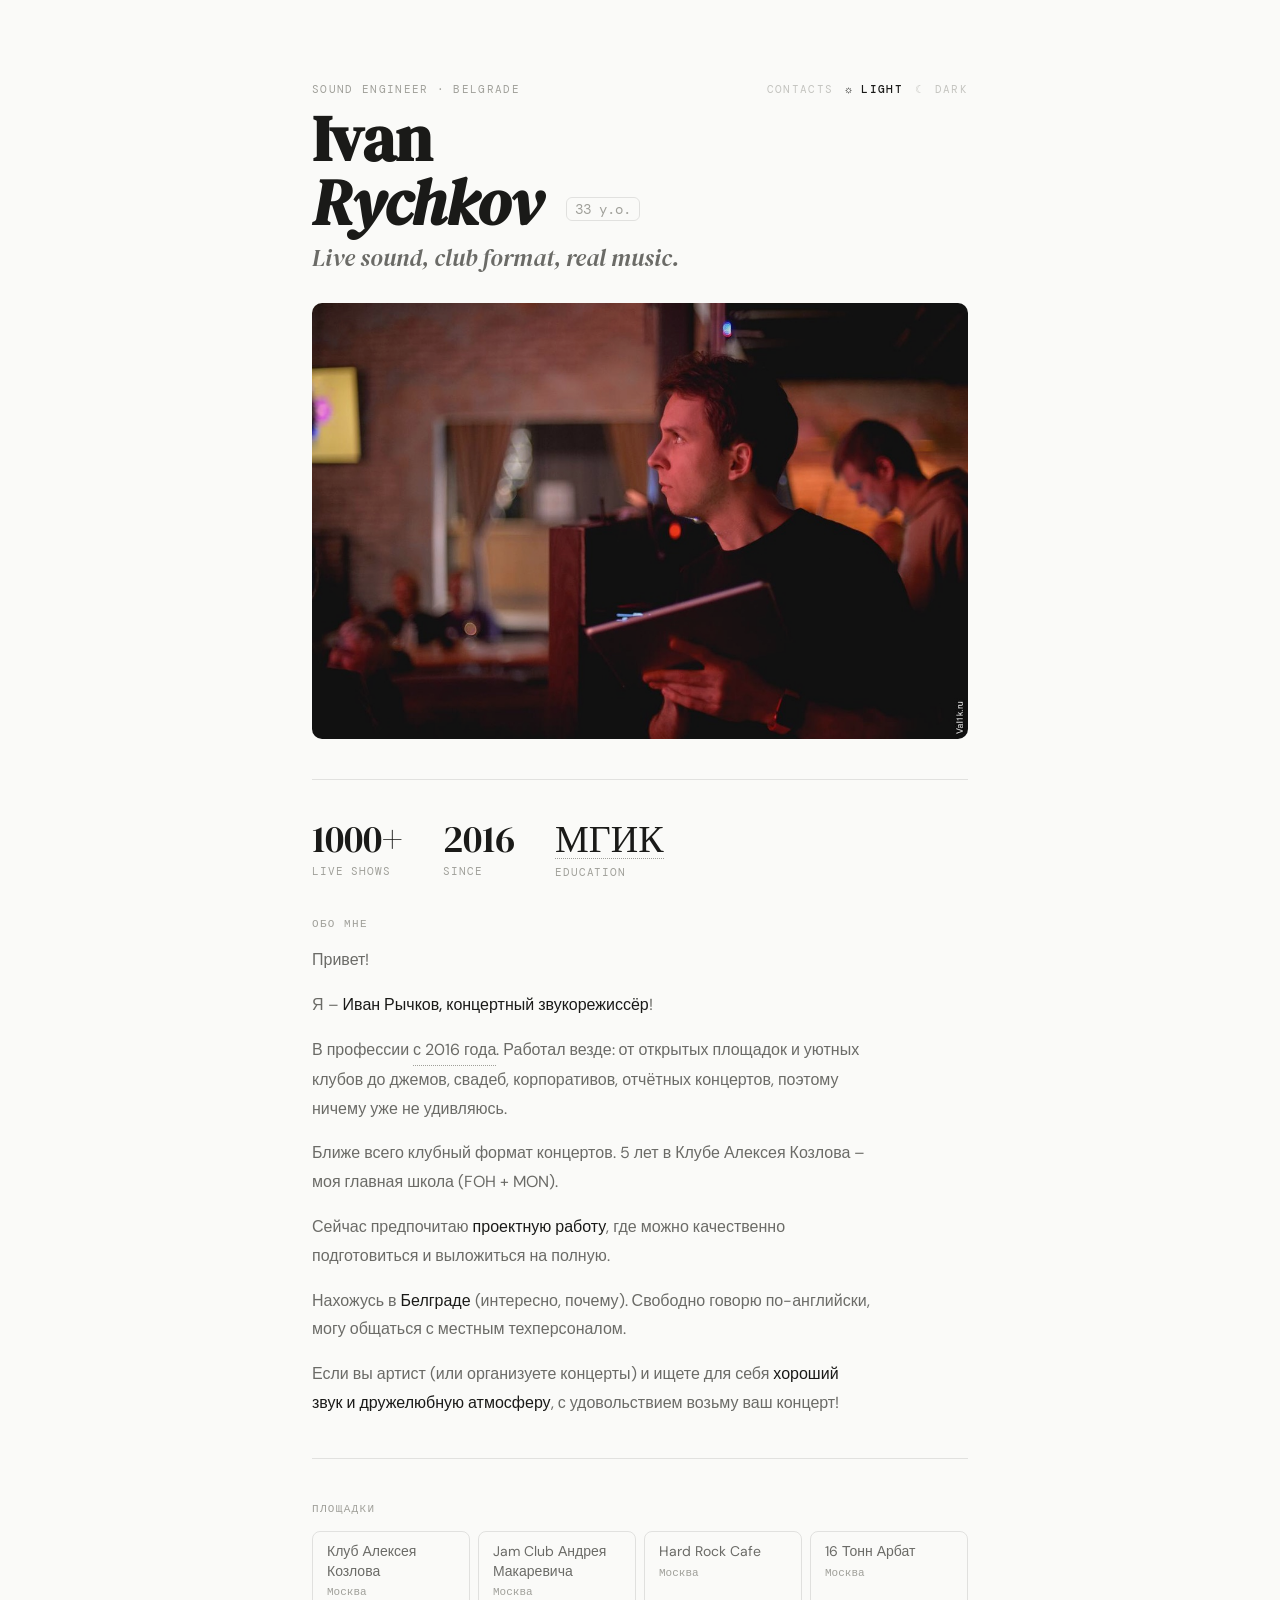
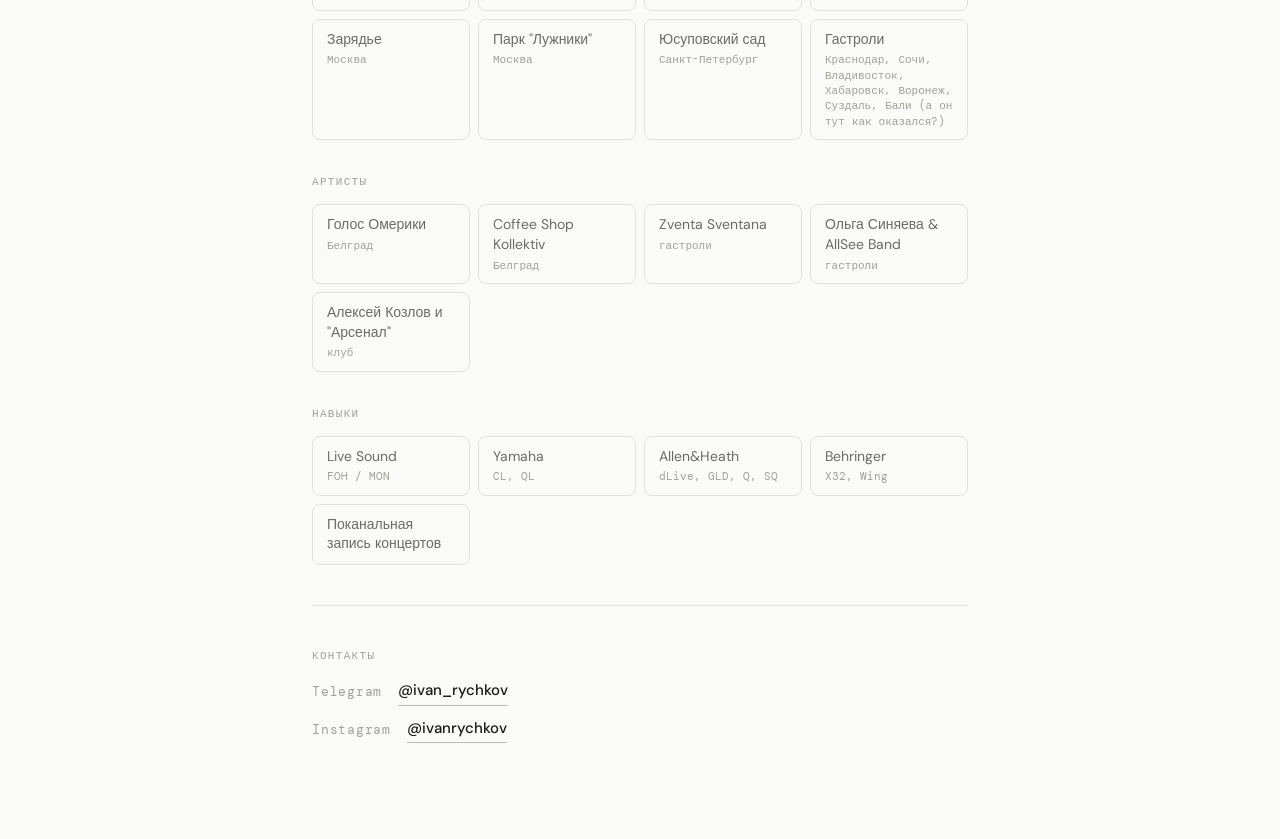
==== index.html @ ad34582a "Fix non-breaking space in "5 лет" and update atmosphere copy https://claude.ai/code/session_013FFRsp" ====
<!DOCTYPE html>
<html lang="ru">
<head>
<meta charset="UTF-8">
<meta name="viewport" content="width=device-width, initial-scale=1.0">
<title>Ivan Rychkov — Sound Engineer</title>
<link rel="preconnect" href="https://fonts.googleapis.com">
<link href="https://fonts.googleapis.com/css2?family=DM+Serif+Display:ital@0;1&family=DM+Mono:wght@400;500&family=DM+Sans:wght@400;500&display=swap" rel="stylesheet">
<link rel="stylesheet" href="style.css">
</head>
<body>
<div class="wrap">
  <div class="header-meta">
    <p class="eyebrow">Sound engineer · Belgrade</p>
    <div class="theme-switcher">
      <a href="#contact-section" class="nav-link">Contacts</a>
      <button class="theme-btn" id="theme-light" aria-label="Светлая тема">☼ Light</button>
      <button class="theme-btn" id="theme-dark" aria-label="Тёмная тема">☾ Dark</button>
    </div>
  </div>
  <h1>Ivan<br><em>Rychkov</em> <span id="age-badge"></span></h1>
  <p class="subtitle">Live sound, club format, real music.</p>

  <div class="photo-gallery" id="photo-gallery">
    <div class="photo-wrap">
      <img src="avatar.jpg" alt="Иван Рычков с планшетом рулит концерт" class="photo">
    </div>
    <!-- Сюда можно добавить еще <div class="photo-wrap"> -->
    <button class="gallery-btn prev" id="gallery-prev" aria-label="Предыдущее фото">←</button>
    <button class="gallery-btn next" id="gallery-next" aria-label="Следующее фото">→</button>
  </div>

  <hr>

  <section id="stats-section">
    <div class="stats" id="stats"></div>
  </section>

  <p class="sec-lbl">Обо мне</p>

  <p class="bio">Привет!</p>
  <p class="bio">Я – <strong>Иван Рычков, концертный звукорежиссёр</strong>!</p>
  <p class="bio">В профессии <span class="tooltip-wrap">с 2016 года<span class="tooltip-text">С 2011, если считать институт...с 2009, если считать демки на диктофон...с прошлого века, если считать вообще всё.</span></span>. Работал везде: от открытых площадок и уютных клубов до джемов, свадеб, корпоративов, отчётных концертов, поэтому ничему уже не удивляюсь.</p>
  <p class="bio">Ближе всего клубный формат концертов. 5&nbsp;лет в Клубе Алексея Козлова – моя главная школа (FOH + MON).</p>
  <p class="bio">Сейчас предпочитаю <strong>проектную работу</strong>, где можно качественно подготовиться и выложиться на полную.</p>
  <p class="bio">Нахожусь в <strong>Белграде</strong> (интересно, почему). Свободно говорю по-английски, могу общаться с местным техперсоналом.</p>
  <p class="bio">Если вы артист (или организуете концерты) и ищете для себя <strong>хороший звук и дружелюбную атмосферу</strong>, с удовольствием возьму ваш концерт!</p>

  <hr>

  <section id="venues-section">
    <p class="sec-lbl">Площадки</p>
    <div class="artists-grid" id="venues"></div>
  </section>

  <section id="artists-section">
    <p class="sec-lbl">Артисты</p>
    <div class="artists-grid" id="artists"></div>
  </section>

  <section id="skills-section">
    <p class="sec-lbl">Навыки</p>
    <div class="artists-grid" id="skills"></div>
  </section>

  <section id="concerts-section" hidden>
    <hr>
    <p class="sec-lbl">Недавние концерты</p>
    <div class="concerts-list" id="concerts"></div>
  </section>

  <hr>

  <section id="contact-section">
    <p class="sec-lbl">Контакты</p>
    <div class="contacts-list" id="contact"></div>
  </section>

  <section id="friends-section">
    <hr>
    <p class="sec-lbl">Друзья</p>
    <div class="contacts-list" id="friends"></div>
  </section>

</div>

<script src="main.js"></script>
</body>
</html>
---- style.css ----
*, *::before, *::after { box-sizing: border-box; margin: 0; padding: 0; }

:root {
  --bg: #fafaf8;
  --text: #1a1a18;
  --text-secondary: #6b6b67;
  --text-tertiary: #a0a09a;
  --border: rgba(0,0,0,0.1);
}

/* Переменные для тёмной темы */
[data-theme="dark"] {
  --bg: #121212;
  --text: #e0e0e0;
  --text-secondary: #a0a0a0;
  --text-tertiary: #666666;
  --border: rgba(255, 255, 255, 0.1);
}

/* Стили для переключателя темы */
.theme-switcher {
  display: flex;
  gap: 12px;
}

.theme-btn, .nav-link {
  background: none;
  border: none;
  cursor: pointer;
  color: var(--text-tertiary);
  font-family: 'DM Mono', monospace;
  font-size: 11px;
  letter-spacing: 0.12em;
  text-transform: uppercase;
  padding: 0;
  transition: all 0.2s ease;
  opacity: 0.6;
  text-decoration: none;
}

.theme-btn:hover, .nav-link:hover {
  color: var(--text-secondary);
  opacity: 1;
}

.theme-btn.active {
  color: var(--text);
  opacity: 1;
  font-weight: 500;
}

/* Стили для подсказки (tooltip) */
.tooltip-wrap {
  position: relative;
  display: inline-block;
  border-bottom: 1px dotted var(--text-tertiary);
  cursor: help;
}

.tooltip-text {
  visibility: hidden;
  width: 240px;
  max-width: calc(100vw - 40px); /* Чтобы не прилипал к краям экрана */
  background-color: var(--bg);
  color: var(--text-secondary);
  text-align: left;
  border: 1px solid var(--border);
  border-radius: 8px;
  padding: 12px;
  position: absolute;
  z-index: 100;
  bottom: 125%;
  left: 50%;
  transform: translateX(-50%);
  opacity: 0;
  transition: opacity 0.3s;
  font-family: 'DM Mono', monospace;
  font-size: 11px;
  line-height: 1.5;
  box-shadow: 0 4px 20px rgba(0,0,0,0.08);
  pointer-events: none;
}

[data-theme="dark"] .tooltip-text {
  box-shadow: 0 4px 20px rgba(0,0,0,0.4);
}

.tooltip-wrap:hover .tooltip-text,
.tooltip-wrap.active .tooltip-text {
  visibility: visible;
  opacity: 1;
}

html {
  scroll-behavior: smooth;
}

html, body {
  background: var(--bg);
  color: var(--text);
  font-family: 'DM Sans', sans-serif;
  font-size: 16px;
  line-height: 1.7;
  overflow-x: hidden;
  width: 100%;
  position: relative;
  -webkit-text-size-adjust: 100%; /* Запрет автоматического изменения размера текста на iOS */
}

.wrap {
  max-width: 720px;
  margin: 0 auto;
  padding: 5rem 2rem 6rem;
  overflow-x: hidden;
  width: 100%; /* Гарантируем, что обертка не шире экрана */
}

.header-meta {
  display: flex;
  justify-content: space-between;
  align-items: baseline;
  margin-bottom: 0.5rem;
  flex-wrap: wrap;
  gap: 10px;
}

.eyebrow {
  font-family: 'DM Mono', monospace;
  font-size: 11px;
  letter-spacing: 0.12em;
  text-transform: uppercase;
  color: var(--text-tertiary);
}

h1 {
  font-family: 'DM Serif Display', serif;
  font-size: clamp(42px, 8vw, 64px);
  line-height: 1.0;
  color: var(--text);
  margin-bottom: 0.2rem;
}

h1 em { font-style: italic; }

.subtitle {
  font-family: 'DM Serif Display', serif;
  font-size: clamp(18px, 3vw, 24px);
  color: var(--text-secondary);
  font-style: italic;
  margin-bottom: 1.5rem;
}

.photo-gallery {
  position: relative;
  margin: 0.5rem 0 2rem;
  border-radius: 10px;
  overflow: hidden;
}

.photo-wrap {
  display: none;
}

.photo-wrap.active {
  display: block;
}

.photo {
  width: 100%;
  max-height: 480px;
  object-fit: cover;
  object-position: center 30%;
  display: block;
  filter: brightness(0.92);
}

.gallery-btn {
  position: absolute;
  top: 50%;
  transform: translateY(-50%);
  background: rgba(0, 0, 0, 0.3);
  color: white;
  border: none;
  padding: 10px 15px;
  cursor: pointer;
  font-family: 'DM Mono', monospace;
  font-size: 18px;
  transition: background 0.2s;
  z-index: 5;
  border-radius: 4px;
  display: none; /* Скрыто по умолчанию, если фото одно */
}

.gallery-btn:hover {
  background: rgba(0, 0, 0, 0.5);
}

.gallery-btn.prev { left: 10px; }
.gallery-btn.next { right: 10px; }

/* Инверсия для фото в тёмной теме */
[data-theme="dark"] .photo {
  filter: brightness(0.8) contrast(1.1);
}

hr {
  border: none;
  border-top: 0.5px solid var(--border);
  margin: 2.5rem 0;
}

.stats {
  display: flex;
  gap: 2.5rem;
  margin-bottom: 2rem;
  flex-wrap: wrap;
}

.stat-num {
  font-family: 'DM Serif Display', serif;
  font-size: 38px;
  color: var(--text);
  line-height: 1;
}

#age-badge {
  font-family: 'DM Mono', monospace;
  font-size: 14px;
  color: var(--text-tertiary);
  vertical-align: middle;
  margin-left: 10px;
  font-weight: 400;
  font-style: normal;
  border: 1px solid var(--border);
  padding: 2px 8px;
  border-radius: 6px;
}

.stat-lbl {
  font-family: 'DM Mono', monospace;
  font-size: 11px;
  letter-spacing: 0.08em;
  color: var(--text-tertiary);
  text-transform: uppercase;
  margin-top: 4px;
}

.bio {
  font-size: 16px;
  line-height: 1.8;
  color: var(--text-secondary);
  max-width: 560px;
  margin-bottom: 1rem;
}

.bio strong { color: var(--text); font-weight: 500; }

.sec-lbl {
  font-family: 'DM Mono', monospace;
  font-size: 11px;
  letter-spacing: 0.12em;
  text-transform: uppercase;
  color: var(--text-tertiary);
  margin-bottom: 0.85rem;
}

.tags {
  display: flex;
  flex-wrap: wrap;
  gap: 8px;
  margin-bottom: 2rem;
}

.tag {
  font-size: 13px;
  color: var(--text-secondary);
  border: 0.5px solid var(--border);
  border-radius: 8px;
  padding: 5px 14px;
}

.artists-grid {
  display: grid;
  grid-template-columns: repeat(auto-fill, minmax(150px, 1fr));
  gap: 8px;
  margin-bottom: 2rem;
}

.acard {
  font-size: 14px;
  color: var(--text-secondary);
  padding: 10px 14px;
  border: 0.5px solid var(--border);
  border-radius: 8px;
  line-height: 1.4;
}

.acard span {
  display: block;
  font-family: 'DM Mono', monospace;
  font-size: 11px;
  color: var(--text-tertiary);
  margin-top: 3px;
}

.concerts-list {
  display: flex;
  flex-direction: column;
  gap: 8px;
  margin-bottom: 2rem;
}

.ccard {
  display: flex;
  align-items: baseline;
  gap: 12px;
  padding: 10px 14px;
  border: 0.5px solid var(--border);
  border-radius: 8px;
  text-decoration: none;
  color: inherit;
}

.ccard:hover { border-color: rgba(0,0,0,0.25); }

.ccard-meta {
  font-family: 'DM Mono', monospace;
  font-size: 11px;
  color: var(--text-tertiary);
  white-space: nowrap;
  flex-shrink: 0;
}

.ccard-body { flex: 1; min-width: 0; }

.ccard-artist {
  font-size: 14px;
  color: var(--text);
  font-weight: 500;
}

.ccard-venue {
  font-size: 13px;
  color: var(--text-secondary);
  margin-top: 1px;
}

.ccard-link {
  font-family: 'DM Mono', monospace;
  font-size: 11px;
  color: var(--text-tertiary);
  flex-shrink: 0;
}

.contacts-list {
  display: flex;
  flex-direction: column;
  gap: 10px;
}

.contact-row {
  display: flex;
  align-items: center;
  gap: 16px;
}

.c-lbl {
  font-family: 'DM Mono', monospace;
  font-size: 13px;
  color: var(--text-tertiary);
  letter-spacing: 0.06em;
}

.c-val {
  font-size: 15px;
  color: var(--text);
  font-weight: 500;
  text-decoration: none;
  border-bottom: 0.5px solid rgba(0,0,0,0.25);
  padding-bottom: 1px;
}

.c-val:hover { border-bottom-color: var(--text); }

/* Корректировка цвета активных ссылок в тёмной теме */
[data-theme="dark"] .c-val {
    border-bottom-color: rgba(255,255,255,0.3);
}

@media (max-width: 480px) {
  .wrap { padding: 3rem 1.25rem 4rem; }
  .stats { gap: 1.5rem; }
  .ccard { flex-wrap: wrap; gap: 6px; }
  .header-meta { flex-direction: column; align-items: flex-start; }
  
  /* Исправление для Telegram/iOS: гарантируем, что длинные слова не ломают ширину */
  h1 { word-wrap: break-word; }
  .bio { width: 100%; }
}
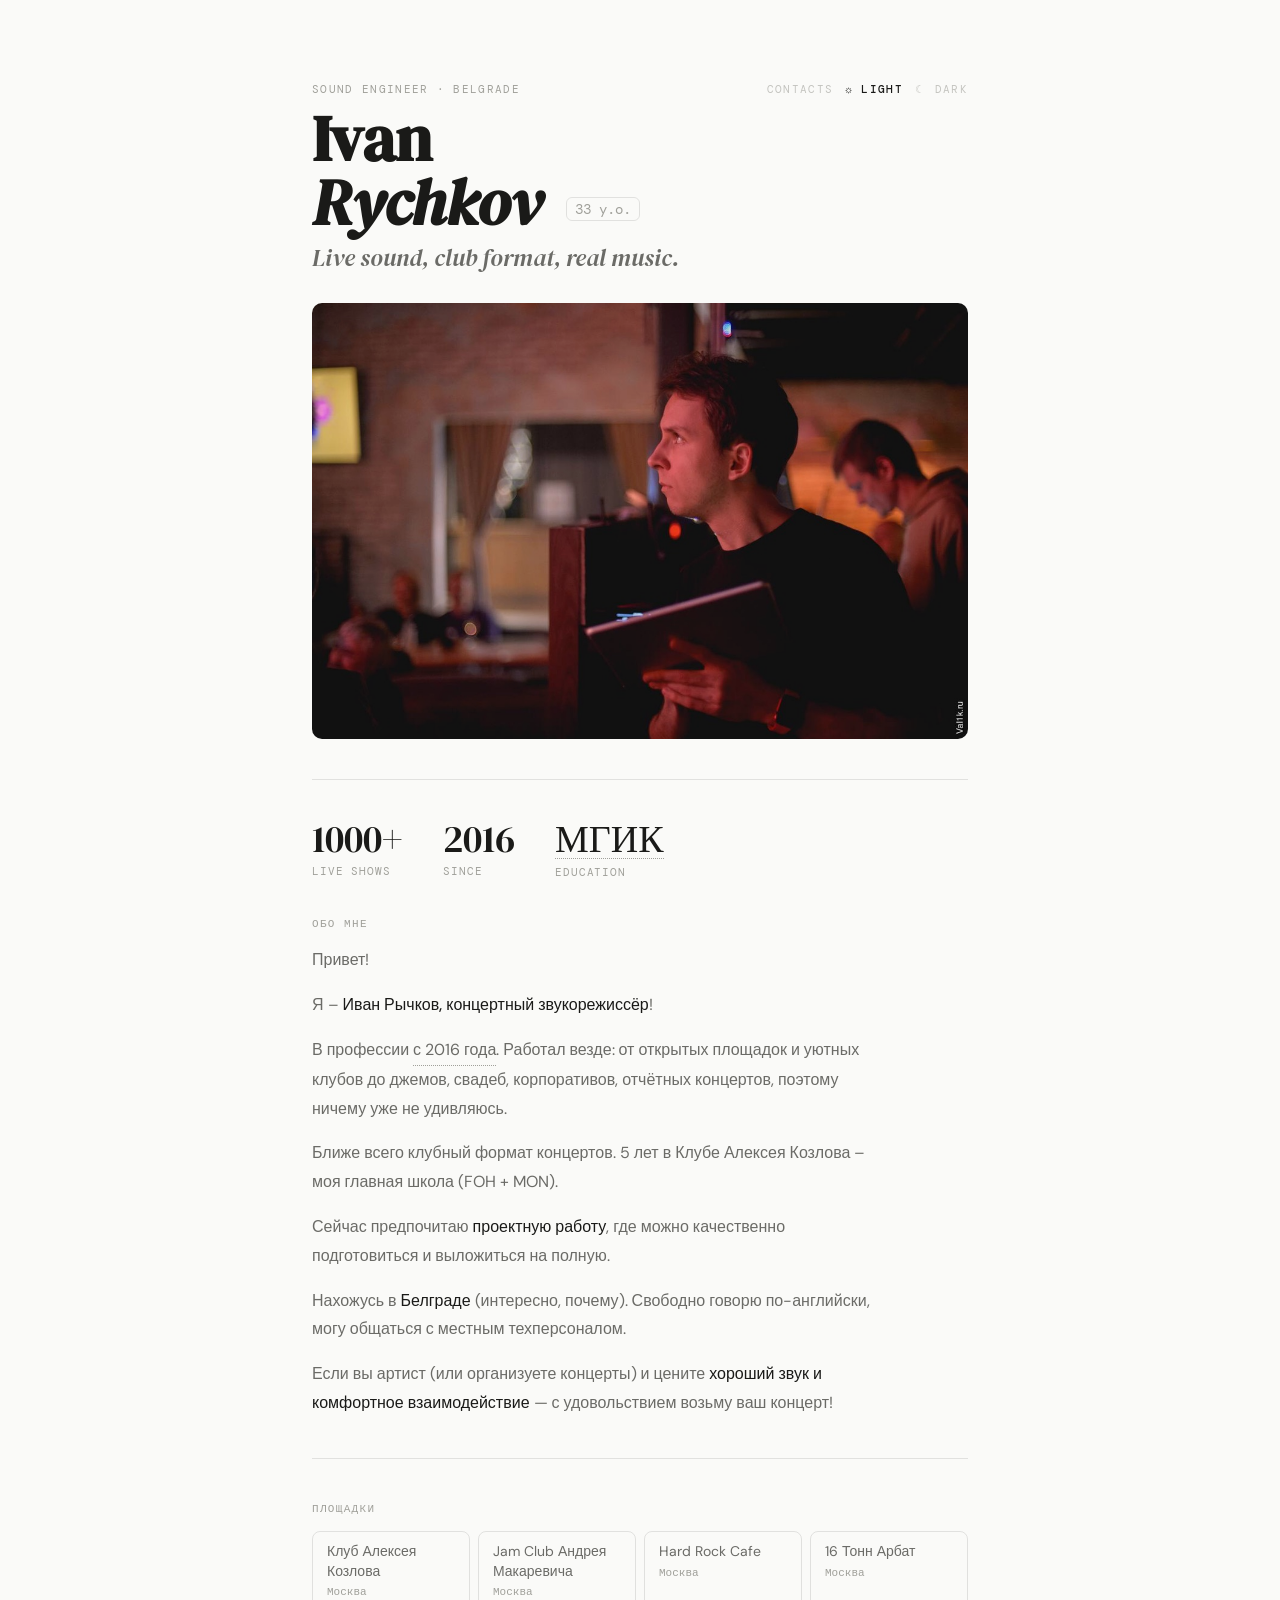
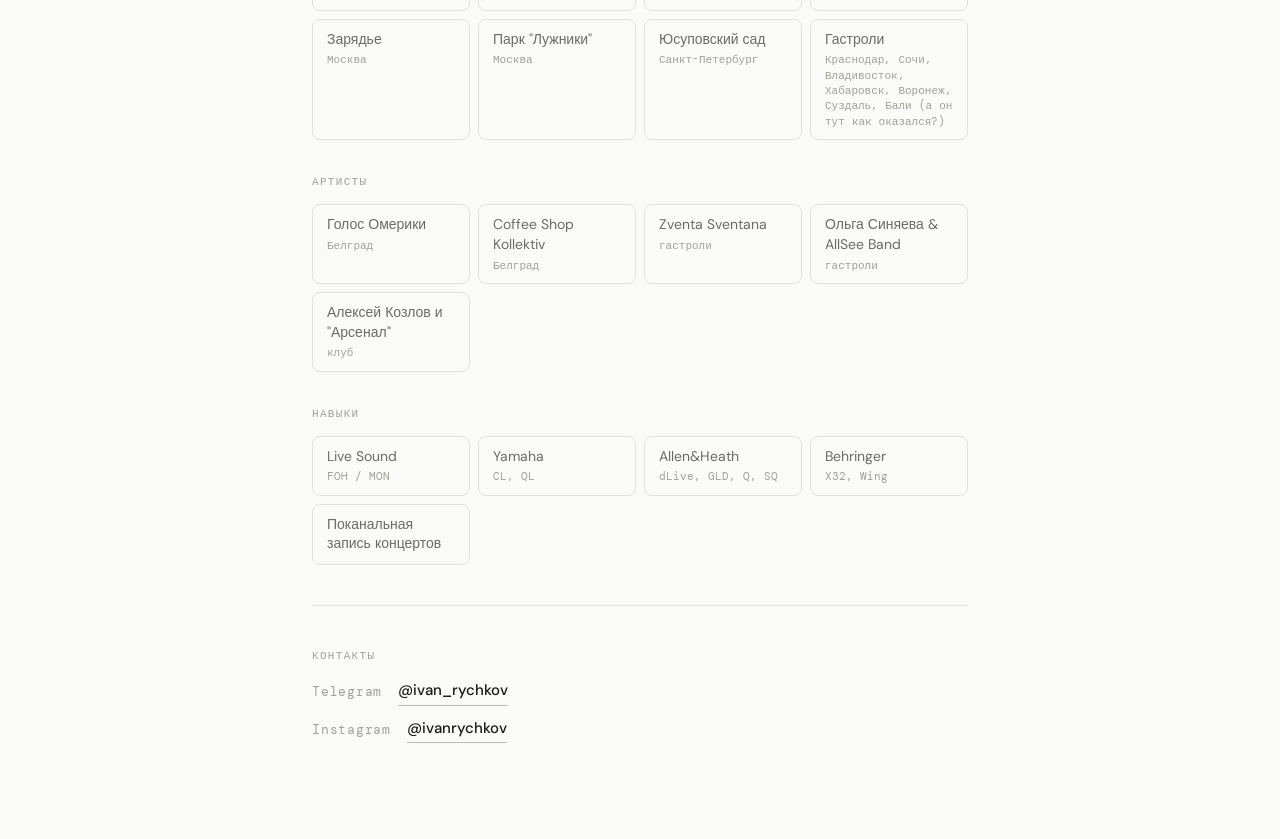
==== commit 819967a9: "Rephrase last bio sentence https://claude.ai/code/session_013FFRspZZfbK7uvv9Vk6naj" ====
--- a/index.html
+++ b/index.html
@@ -44,7 +44,7 @@
   <p class="bio">Ближе всего клубный формат концертов. 5&nbsp;лет в Клубе Алексея Козлова – моя главная школа (FOH + MON).</p>
   <p class="bio">Сейчас предпочитаю <strong>проектную работу</strong>, где можно качественно подготовиться и выложиться на полную.</p>
   <p class="bio">Нахожусь в <strong>Белграде</strong> (интересно, почему). Свободно говорю по-английски, могу общаться с местным техперсоналом.</p>
-  <p class="bio">Если вы артист (или организуете концерты) и ищете для себя <strong>хороший звук и дружелюбную атмосферу</strong>, с удовольствием возьму ваш концерт!</p>
+  <p class="bio">Если вы артист (или организуете концерты) и цените <strong>хороший звук и комфортное взаимодействие</strong> —&nbsp;с удовольствием возьму ваш концерт!</p>
 
   <hr>
 
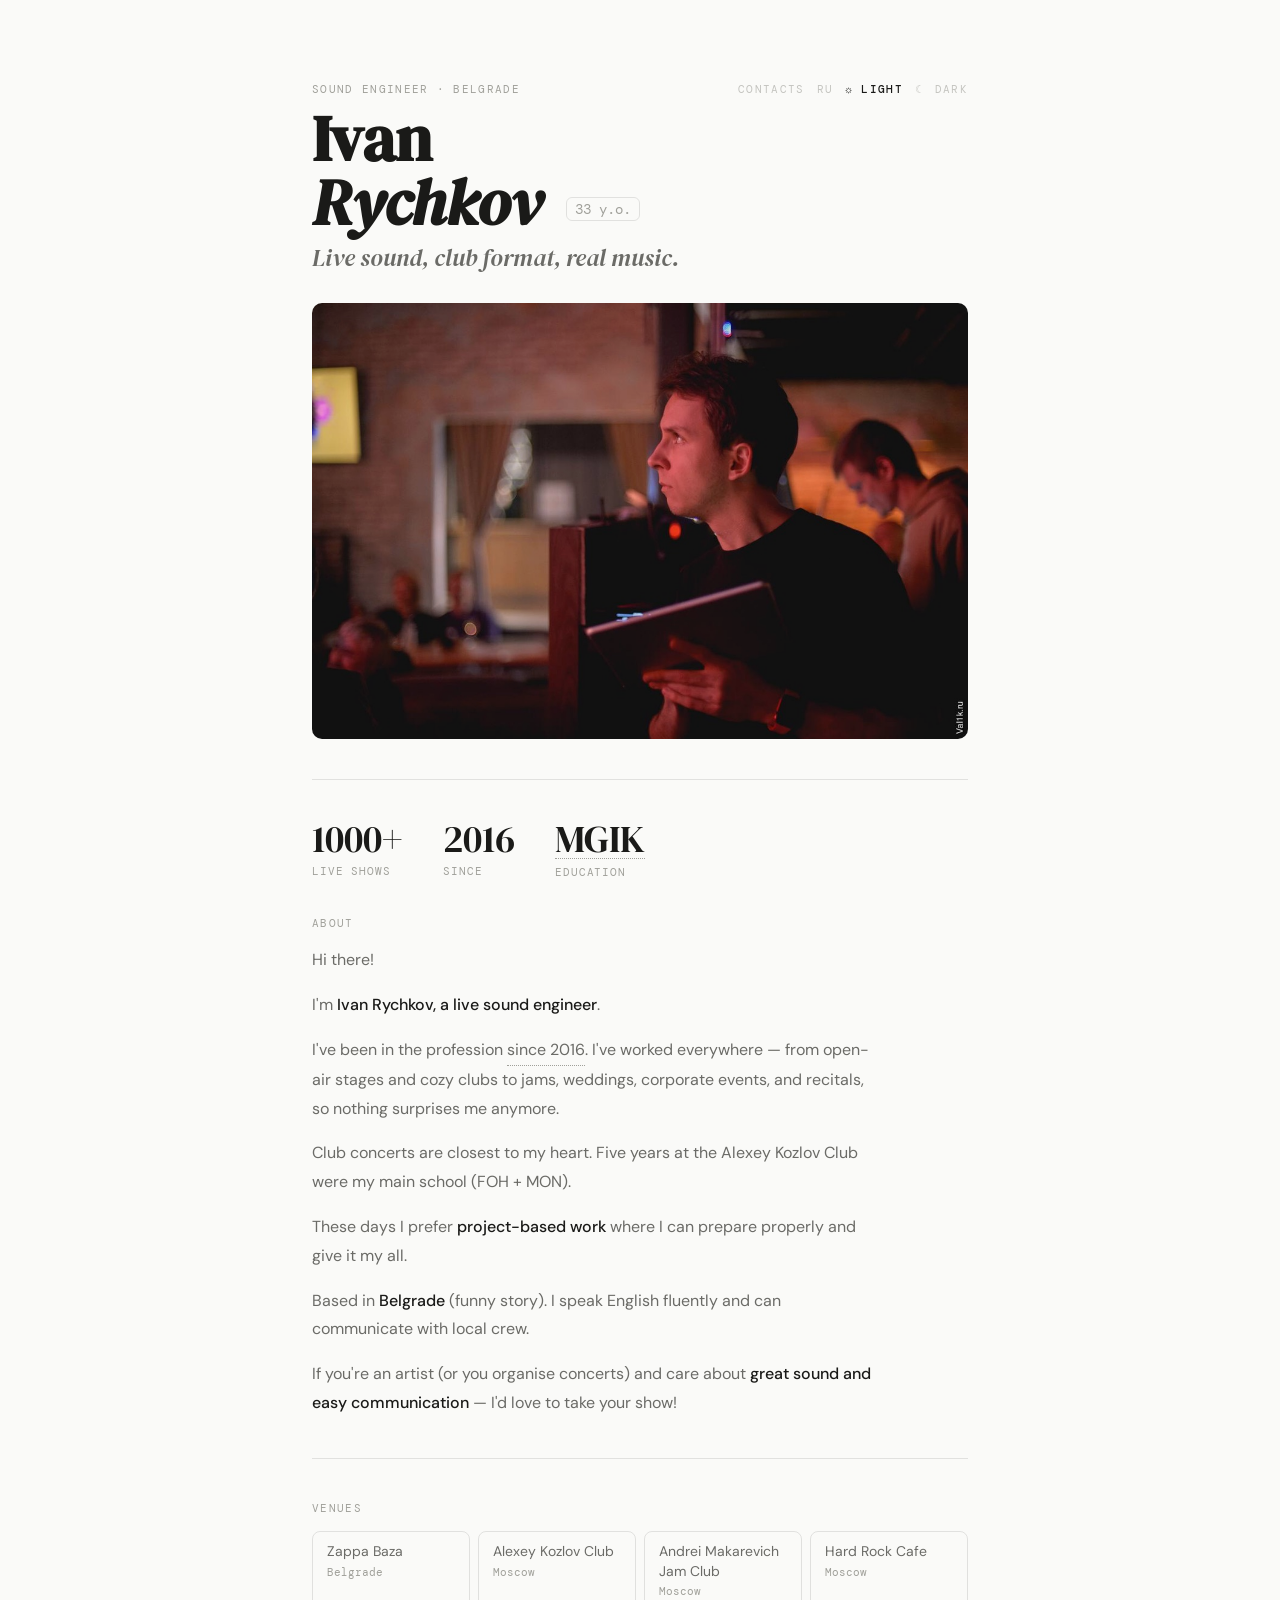
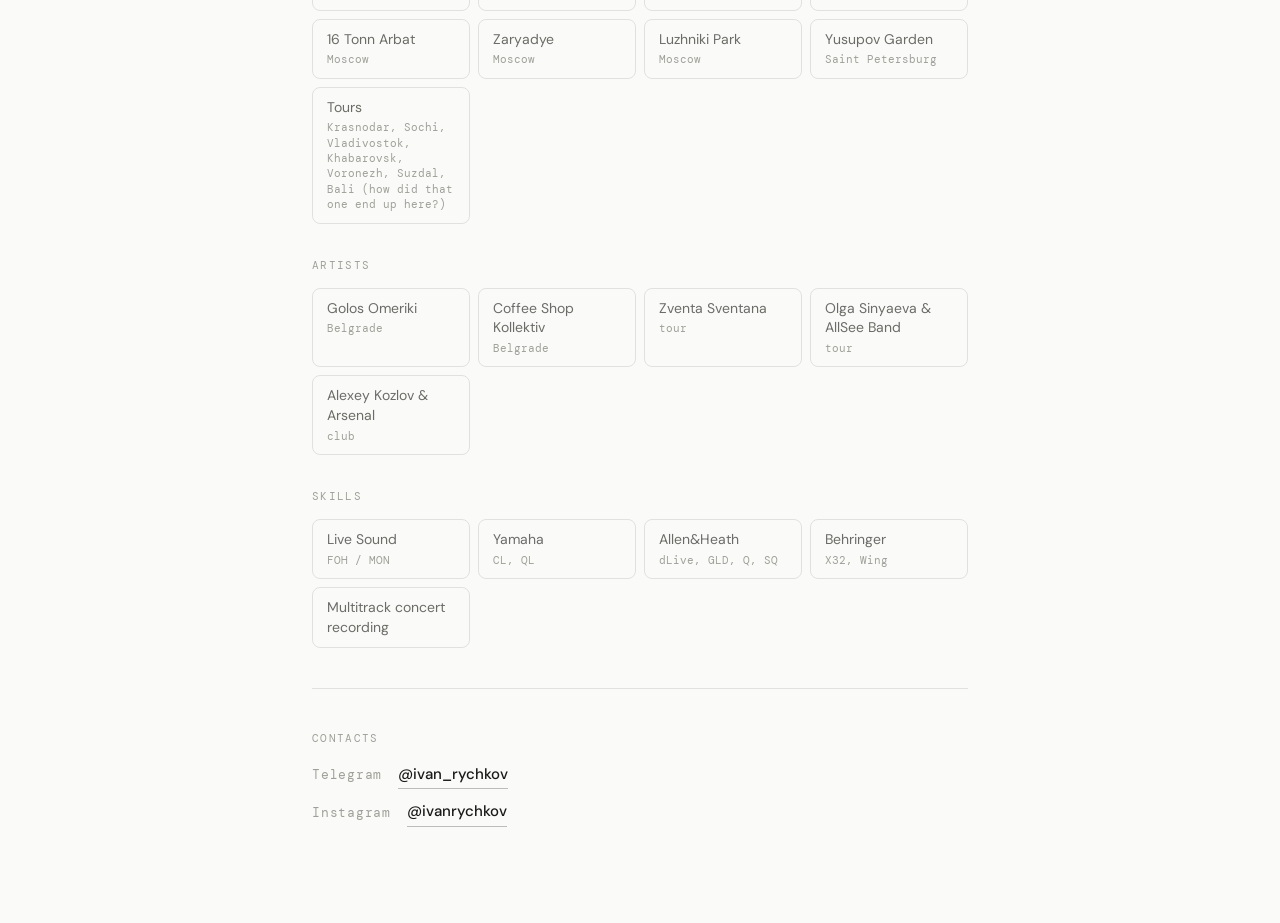
==== commit fc9f3f5a: "Add RU/EN language switching via JSON locale files - All translatable strings moved from main.js/ind" ====
--- a/index.html
+++ b/index.html
@@ -2,7 +2,7 @@
 <html lang="ru">
 <head>
 <meta charset="UTF-8">
-<meta name="viewport" content="width=device-width, initial-scale=1.0">
+<meta name="viewport" content="width=device-width, initial-scale=1.0, viewport-fit=cover">
 <title>Ivan Rychkov — Sound Engineer</title>
 <link rel="preconnect" href="https://fonts.googleapis.com">
 <link href="https://fonts.googleapis.com/css2?family=DM+Serif+Display:ital@0;1&family=DM+Mono:wght@400;500&family=DM+Sans:wght@400;500&display=swap" rel="stylesheet">
@@ -11,23 +11,24 @@
 <body>
 <div class="wrap">
   <div class="header-meta">
-    <p class="eyebrow">Sound engineer · Belgrade</p>
+    <p class="eyebrow" data-i18n="ui.eyebrow">Звукорежиссёр · Белград</p>
     <div class="theme-switcher">
-      <a href="#contact-section" class="nav-link">Contacts</a>
-      <button class="theme-btn" id="theme-light" aria-label="Светлая тема">☼ Light</button>
-      <button class="theme-btn" id="theme-dark" aria-label="Тёмная тема">☾ Dark</button>
+      <a href="#contact-section" class="nav-link" data-i18n="ui.contacts_link">Контакты</a>
+      <button class="theme-btn" id="lang-btn"></button>
+      <button class="theme-btn" id="theme-light" data-i18n="ui.theme_light" data-i18n-aria="ui.aria_light">☼ Светлая</button>
+      <button class="theme-btn" id="theme-dark" data-i18n="ui.theme_dark" data-i18n-aria="ui.aria_dark">☾ Тёмная</button>
     </div>
   </div>
   <h1>Ivan<br><em>Rychkov</em> <span id="age-badge"></span></h1>
-  <p class="subtitle">Live sound, club format, real music.</p>
+  <p class="subtitle" data-i18n="ui.subtitle">Живой звук, клубный формат, настоящая музыка.</p>
 
   <div class="photo-gallery" id="photo-gallery">
     <div class="photo-wrap">
-      <img src="avatar.jpg" alt="Иван Рычков с планшетом рулит концерт" class="photo">
+      <img src="avatar.jpg" data-i18n-alt="ui.photo_alt" alt="Иван Рычков с планшетом рулит концерт" class="photo">
     </div>
     <!-- Сюда можно добавить еще <div class="photo-wrap"> -->
-    <button class="gallery-btn prev" id="gallery-prev" aria-label="Предыдущее фото">←</button>
-    <button class="gallery-btn next" id="gallery-next" aria-label="Следующее фото">→</button>
+    <button class="gallery-btn prev" id="gallery-prev" data-i18n-aria="ui.aria_prev" aria-label="Предыдущее фото">←</button>
+    <button class="gallery-btn next" id="gallery-next" data-i18n-aria="ui.aria_next" aria-label="Следующее фото">→</button>
   </div>
 
   <hr>
@@ -36,49 +37,51 @@
     <div class="stats" id="stats"></div>
   </section>
 
-  <p class="sec-lbl">Обо мне</p>
+  <p class="sec-lbl" data-i18n="ui.sec_about">Обо мне</p>
 
-  <p class="bio">Привет!</p>
-  <p class="bio">Я – <strong>Иван Рычков, концертный звукорежиссёр</strong>!</p>
-  <p class="bio">В профессии <span class="tooltip-wrap">с 2016 года<span class="tooltip-text">С 2011, если считать институт...с 2009, если считать демки на диктофон...с прошлого века, если считать вообще всё.</span></span>. Работал везде: от открытых площадок и уютных клубов до джемов, свадеб, корпоративов, отчётных концертов, поэтому ничему уже не удивляюсь.</p>
-  <p class="bio">Ближе всего клубный формат концертов. 5&nbsp;лет в Клубе Алексея Козлова – моя главная школа (FOH + MON).</p>
-  <p class="bio">Сейчас предпочитаю <strong>проектную работу</strong>, где можно качественно подготовиться и выложиться на полную.</p>
-  <p class="bio">Нахожусь в <strong>Белграде</strong> (интересно, почему). Свободно говорю по-английски, могу общаться с местным техперсоналом.</p>
-  <p class="bio">Если вы артист (или организуете концерты) и цените <strong>хороший звук и комфортное взаимодействие</strong> —&nbsp;с удовольствием возьму ваш концерт!</p>
+  <div id="bio-container">
+    <p class="bio">Привет!</p>
+    <p class="bio">Я – <strong>Иван Рычков, концертный звукорежиссёр</strong>!</p>
+    <p class="bio">В профессии <span class="tooltip-wrap">с 2016 года<span class="tooltip-text">С 2011, если считать институт...с 2009, если считать демки на диктофон...с прошлого века, если считать вообще всё.</span></span>. Работал везде: от открытых площадок и уютных клубов до джемов, свадеб, корпоративов, отчётных концертов, поэтому ничему уже не удивляюсь.</p>
+    <p class="bio">Ближе всего клубный формат концертов. 5&nbsp;лет в Клубе Алексея Козлова – моя главная школа (FOH + MON).</p>
+    <p class="bio">Сейчас предпочитаю <strong>проектную работу</strong>, где можно качественно подготовиться и выложиться на полную.</p>
+    <p class="bio">Нахожусь в <strong>Белграде</strong> (интересно, почему). Свободно говорю по-английски, могу общаться с местным техперсоналом.</p>
+    <p class="bio">Если вы артист (или организуете концерты) и цените <strong>хороший звук и комфортное взаимодействие</strong> —&nbsp;с удовольствием возьму ваш концерт!</p>
+  </div>
 
   <hr>
 
   <section id="venues-section">
-    <p class="sec-lbl">Площадки</p>
+    <p class="sec-lbl" data-i18n="ui.sec_venues">Площадки</p>
     <div class="artists-grid" id="venues"></div>
   </section>
 
   <section id="artists-section">
-    <p class="sec-lbl">Артисты</p>
+    <p class="sec-lbl" data-i18n="ui.sec_artists">Артисты</p>
     <div class="artists-grid" id="artists"></div>
   </section>
 
   <section id="skills-section">
-    <p class="sec-lbl">Навыки</p>
+    <p class="sec-lbl" data-i18n="ui.sec_skills">Навыки</p>
     <div class="artists-grid" id="skills"></div>
   </section>
 
   <section id="concerts-section" hidden>
     <hr>
-    <p class="sec-lbl">Недавние концерты</p>
+    <p class="sec-lbl" data-i18n="ui.sec_concerts">Недавние концерты</p>
     <div class="concerts-list" id="concerts"></div>
   </section>
 
   <hr>
 
   <section id="contact-section">
-    <p class="sec-lbl">Контакты</p>
+    <p class="sec-lbl" data-i18n="ui.sec_contacts">Контакты</p>
     <div class="contacts-list" id="contact"></div>
   </section>
 
   <section id="friends-section">
     <hr>
-    <p class="sec-lbl">Друзья</p>
+    <p class="sec-lbl" data-i18n="ui.sec_friends">Друзья</p>
     <div class="contacts-list" id="friends"></div>
   </section>
 
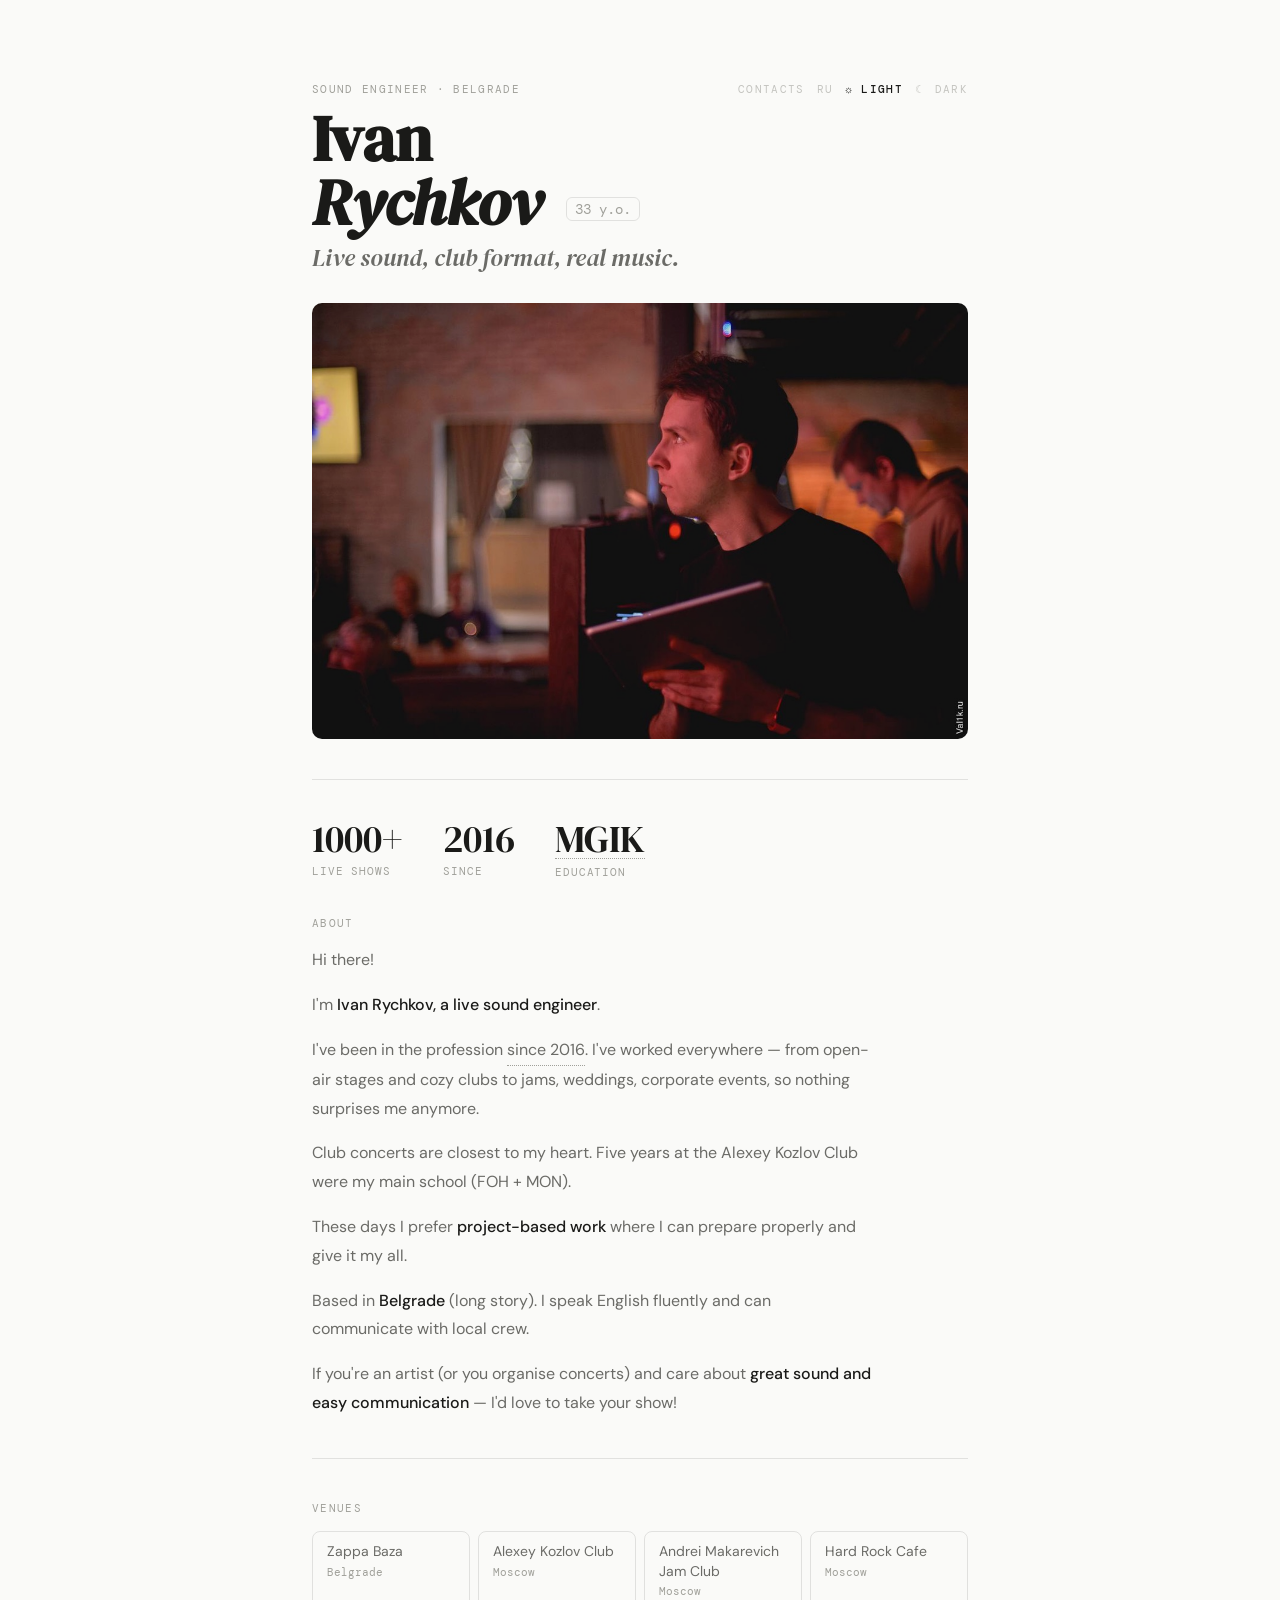
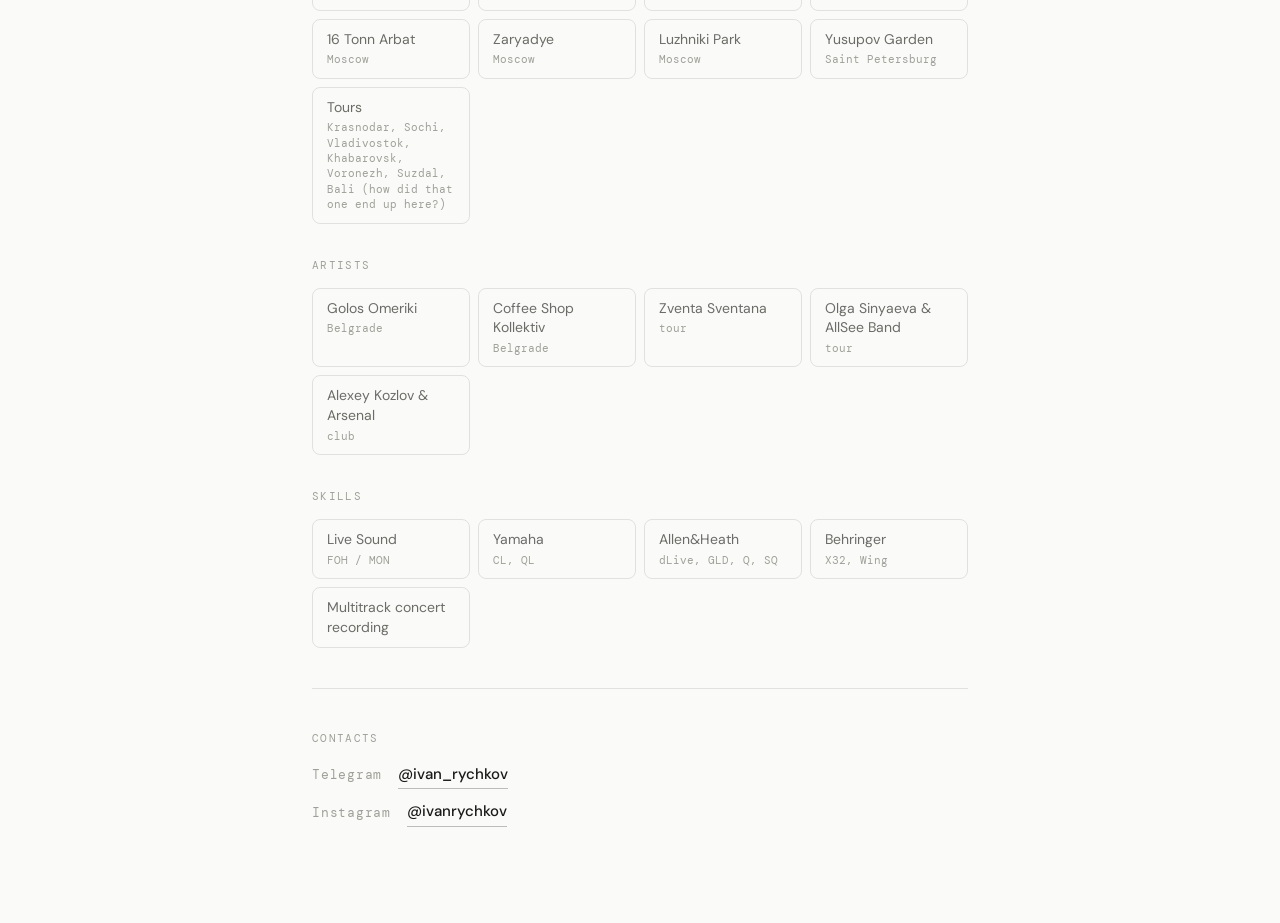
==== commit c62dc1e3: "Polish content and code structure - ru.json: restore original English labels (eyebrow, subtitle, nav" ====
--- a/index.html
+++ b/index.html
@@ -11,16 +11,16 @@
 <body>
 <div class="wrap">
   <div class="header-meta">
-    <p class="eyebrow" data-i18n="ui.eyebrow">Звукорежиссёр · Белград</p>
+    <p class="eyebrow" data-i18n="ui.eyebrow">Sound engineer · Belgrade</p>
     <div class="theme-switcher">
-      <a href="#contact-section" class="nav-link" data-i18n="ui.contacts_link">Контакты</a>
+      <a href="#contact-section" class="nav-link" data-i18n="ui.contacts_link">Contacts</a>
       <button class="theme-btn" id="lang-btn"></button>
-      <button class="theme-btn" id="theme-light" data-i18n="ui.theme_light" data-i18n-aria="ui.aria_light">☼ Светлая</button>
-      <button class="theme-btn" id="theme-dark" data-i18n="ui.theme_dark" data-i18n-aria="ui.aria_dark">☾ Тёмная</button>
+      <button class="theme-btn" id="theme-light" data-i18n="ui.theme_light" data-i18n-aria="ui.aria_light">☼ Light</button>
+      <button class="theme-btn" id="theme-dark" data-i18n="ui.theme_dark" data-i18n-aria="ui.aria_dark">☾ Dark</button>
     </div>
   </div>
   <h1>Ivan<br><em>Rychkov</em> <span id="age-badge"></span></h1>
-  <p class="subtitle" data-i18n="ui.subtitle">Живой звук, клубный формат, настоящая музыка.</p>
+  <p class="subtitle" data-i18n="ui.subtitle">Live sound, club format, real music.</p>
 
   <div class="photo-gallery" id="photo-gallery">
     <div class="photo-wrap">
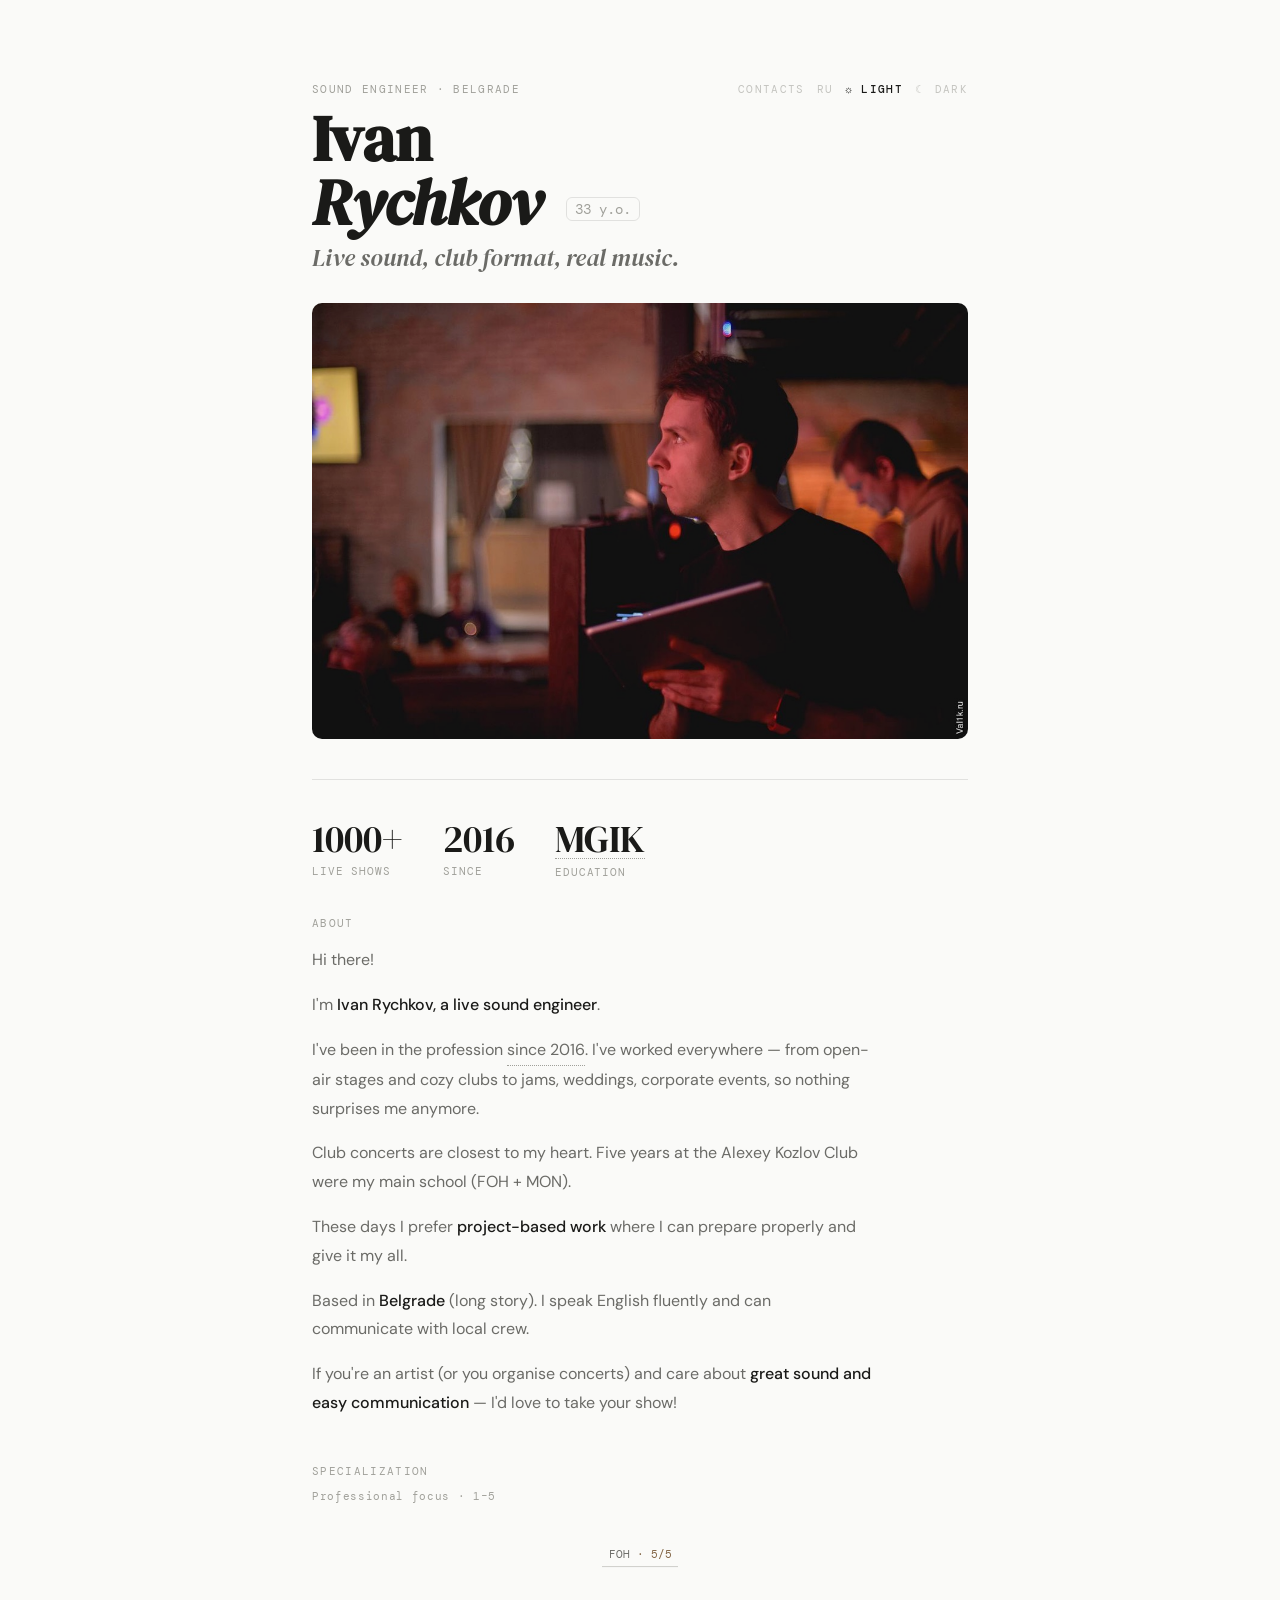
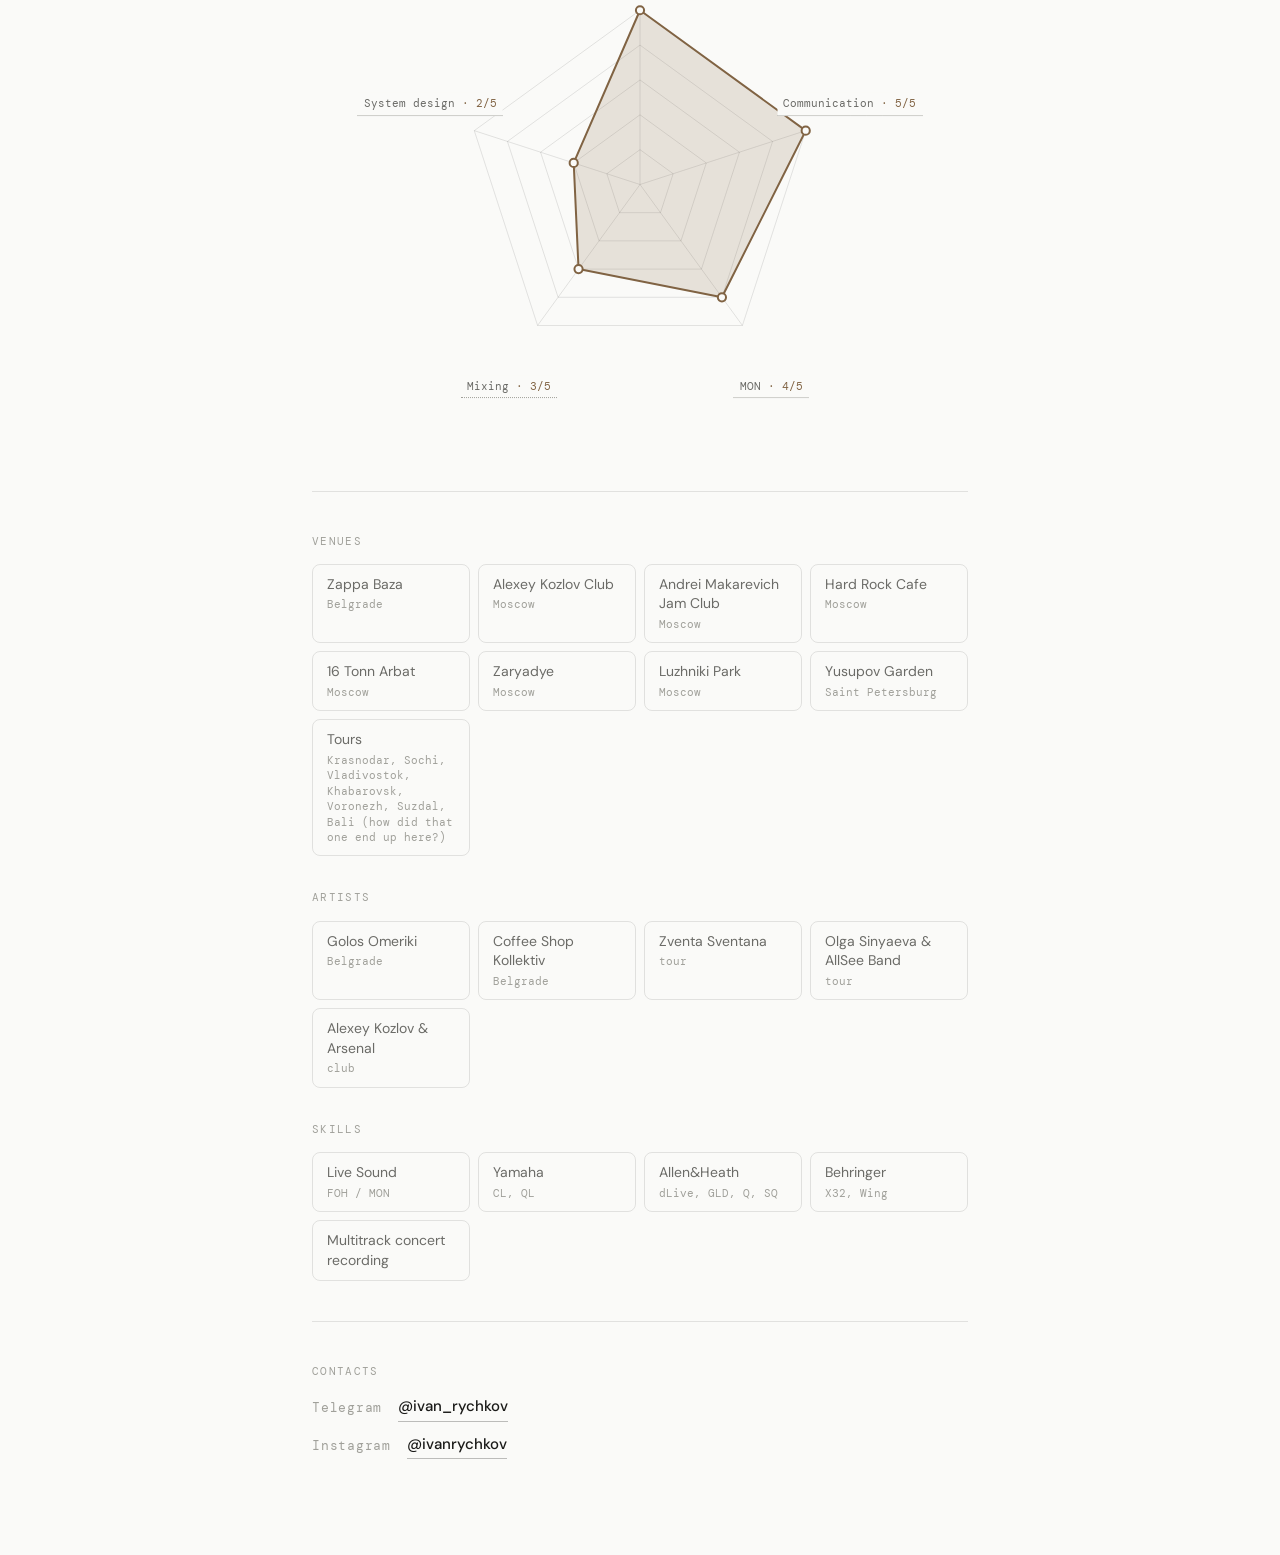
==== commit 5ff7d7cb: "Add specialization radar" ====
--- a/index.html
+++ b/index.html
@@ -1,5 +1,5 @@
 <!DOCTYPE html>
-<html lang="ru">
+<html lang="en">
 <head>
 <meta charset="UTF-8">
 <meta name="viewport" content="width=device-width, initial-scale=1.0, viewport-fit=cover">
@@ -24,11 +24,11 @@
 
   <div class="photo-gallery" id="photo-gallery">
     <div class="photo-wrap">
-      <img src="avatar.jpg" data-i18n-alt="ui.photo_alt" alt="Иван Рычков с планшетом рулит концерт" class="photo">
+      <img src="avatar.jpg" data-i18n-alt="ui.photo_alt" alt="Ivan Rychkov at the mixing desk" class="photo">
     </div>
     <!-- Сюда можно добавить еще <div class="photo-wrap"> -->
-    <button class="gallery-btn prev" id="gallery-prev" data-i18n-aria="ui.aria_prev" aria-label="Предыдущее фото">←</button>
-    <button class="gallery-btn next" id="gallery-next" data-i18n-aria="ui.aria_next" aria-label="Следующее фото">→</button>
+    <button class="gallery-btn prev" id="gallery-prev" data-i18n-aria="ui.aria_prev" aria-label="Previous photo">←</button>
+    <button class="gallery-btn next" id="gallery-next" data-i18n-aria="ui.aria_next" aria-label="Next photo">→</button>
   </div>
 
   <hr>
@@ -37,51 +37,57 @@
     <div class="stats" id="stats"></div>
   </section>
 
-  <p class="sec-lbl" data-i18n="ui.sec_about">Обо мне</p>
+  <p class="sec-lbl" data-i18n="ui.sec_about">About</p>
 
   <div id="bio-container">
-    <p class="bio">Привет!</p>
-    <p class="bio">Я – <strong>Иван Рычков, концертный звукорежиссёр</strong>!</p>
-    <p class="bio">В профессии <span class="tooltip-wrap">с 2016 года<span class="tooltip-text">С 2011, если считать институт...с 2009, если считать демки на диктофон...с прошлого века, если считать вообще всё.</span></span>. Работал везде: от открытых площадок и уютных клубов до джемов, свадеб, корпоративов, отчётных концертов, поэтому ничему уже не удивляюсь.</p>
-    <p class="bio">Ближе всего клубный формат концертов. 5&nbsp;лет в Клубе Алексея Козлова – моя главная школа (FOH + MON).</p>
-    <p class="bio">Сейчас предпочитаю <strong>проектную работу</strong>, где можно качественно подготовиться и выложиться на полную.</p>
-    <p class="bio">Нахожусь в <strong>Белграде</strong> (интересно, почему). Свободно говорю по-английски, могу общаться с местным техперсоналом.</p>
-    <p class="bio">Если вы артист (или организуете концерты) и цените <strong>хороший звук и комфортное взаимодействие</strong> —&nbsp;с удовольствием возьму ваш концерт!</p>
+    <p class="bio">Hi there!</p>
+    <p class="bio">I'm <strong>Ivan Rychkov, a live sound engineer</strong>.</p>
+    <p class="bio">I've been in the profession <span class="tooltip-wrap">since 2016<span class="tooltip-text">Since 2011 if you count college... since 2009 if you count demos on a dictaphone... since the last century if you count everything.</span></span>. I've worked everywhere — from open-air stages and cozy clubs to jams, weddings, corporate events, so nothing surprises me anymore.</p>
+    <p class="bio">Club concerts are closest to my heart. Five years at the Alexey Kozlov Club were my main school (FOH + MON).</p>
+    <p class="bio">These days I prefer <strong>project-based work</strong> where I can prepare properly and give it my all.</p>
+    <p class="bio">Based in <strong>Belgrade</strong> (long story). I speak English fluently and can communicate with local crew.</p>
+    <p class="bio">If you're an artist (or you organise concerts) and care about <strong>great sound and easy communication</strong> — I'd love to take your show!</p>
   </div>
+
+  <section id="specialization-section">
+    <p class="sec-lbl" data-i18n="ui.sec_specialization">Specialization</p>
+    <p class="radar-scale" data-i18n="ui.specialization_scale">Professional focus · 1–5</p>
+    <div id="specialization"></div>
+  </section>
 
   <hr>
 
   <section id="venues-section">
-    <p class="sec-lbl" data-i18n="ui.sec_venues">Площадки</p>
+    <p class="sec-lbl" data-i18n="ui.sec_venues">Venues</p>
     <div class="artists-grid" id="venues"></div>
   </section>
 
   <section id="artists-section">
-    <p class="sec-lbl" data-i18n="ui.sec_artists">Артисты</p>
+    <p class="sec-lbl" data-i18n="ui.sec_artists">Artists</p>
     <div class="artists-grid" id="artists"></div>
   </section>
 
   <section id="skills-section">
-    <p class="sec-lbl" data-i18n="ui.sec_skills">Навыки</p>
+    <p class="sec-lbl" data-i18n="ui.sec_skills">Skills</p>
     <div class="artists-grid" id="skills"></div>
   </section>
 
   <section id="concerts-section" hidden>
     <hr>
-    <p class="sec-lbl" data-i18n="ui.sec_concerts">Недавние концерты</p>
+    <p class="sec-lbl" data-i18n="ui.sec_concerts">Recent shows</p>
     <div class="concerts-list" id="concerts"></div>
   </section>
 
   <hr>
 
   <section id="contact-section">
-    <p class="sec-lbl" data-i18n="ui.sec_contacts">Контакты</p>
+    <p class="sec-lbl" data-i18n="ui.sec_contacts">Contacts</p>
     <div class="contacts-list" id="contact"></div>
   </section>
 
   <section id="friends-section">
     <hr>
-    <p class="sec-lbl" data-i18n="ui.sec_friends">Друзья</p>
+    <p class="sec-lbl" data-i18n="ui.sec_friends">Friends</p>
     <div class="contacts-list" id="friends"></div>
   </section>
 
--- a/style.css
+++ b/style.css
@@ -6,6 +6,8 @@
   --text-secondary: #6b6b67;
   --text-tertiary: #a0a09a;
   --border: rgba(0,0,0,0.1);
+  --radar-stroke: #806343;
+  --radar-fill: rgba(128, 99, 67, 0.17);
 }
 
 /* Переменные для тёмной темы */
@@ -15,6 +17,8 @@
   --text-secondary: #a0a0a0;
   --text-tertiary: #666666;
   --border: rgba(255, 255, 255, 0.1);
+  --radar-stroke: #c6a476;
+  --radar-fill: rgba(198, 164, 118, 0.18);
 }
 
 /* Стили для переключателя темы */
@@ -86,6 +90,7 @@
 }
 
 .tooltip-wrap:hover .tooltip-text,
+.tooltip-wrap:focus-visible .tooltip-text,
 .tooltip-wrap.active .tooltip-text {
   visibility: visible;
   opacity: 1;
@@ -255,6 +260,90 @@
 
 .bio strong { color: var(--text); font-weight: 500; }
 
+#specialization-section {
+  margin-top: 2.75rem;
+}
+
+.radar-scale {
+  font-family: 'DM Mono', monospace;
+  font-size: 11px;
+  letter-spacing: 0.06em;
+  color: var(--text-tertiary);
+  margin-top: -0.45rem;
+}
+
+.radar-chart {
+  position: relative;
+  width: 100%;
+  aspect-ratio: 640 / 520;
+  margin-top: 0.75rem;
+}
+
+.radar-svg {
+  display: block;
+  width: 100%;
+  height: 100%;
+  overflow: visible;
+}
+
+.radar-grid,
+.radar-axis {
+  fill: none;
+  stroke: var(--border);
+  stroke-width: 1;
+  vector-effect: non-scaling-stroke;
+}
+
+.radar-area {
+  fill: var(--radar-fill);
+  stroke: var(--radar-stroke);
+  stroke-width: 2;
+  stroke-linejoin: round;
+  vector-effect: non-scaling-stroke;
+}
+
+.radar-point {
+  fill: var(--bg);
+  stroke: var(--radar-stroke);
+  stroke-width: 2;
+  vector-effect: non-scaling-stroke;
+}
+
+.radar-label {
+  position: absolute;
+  transform: translate(-50%, -50%);
+  width: max-content;
+  max-width: min(150px, 34vw);
+  padding: 4px 6px;
+  background: var(--bg);
+  border: 0;
+  border-bottom: 1px dotted var(--text-tertiary);
+  color: var(--text-secondary);
+  font-family: 'DM Mono', monospace;
+  font-size: 11px;
+  line-height: 1.35;
+  text-align: center;
+  cursor: help;
+  z-index: 2;
+}
+
+.radar-label:hover,
+.radar-label:focus-visible,
+.radar-label.active {
+  color: var(--text);
+}
+
+.radar-label-score {
+  color: var(--radar-stroke);
+  white-space: nowrap;
+}
+
+.radar-label .tooltip-text {
+  text-transform: none;
+  letter-spacing: normal;
+  font-weight: 400;
+}
+
 .sec-lbl {
   font-family: 'DM Mono', monospace;
   font-size: 11px;
@@ -396,4 +485,6 @@
   /* Исправление для Telegram/iOS: гарантируем, что длинные слова не ломают ширину */
   h1 { word-wrap: break-word; }
   .bio { width: 100%; }
-}
+  .radar-chart { margin-top: 1rem; }
+  .radar-label { max-width: 112px; padding-inline: 3px; }
+}
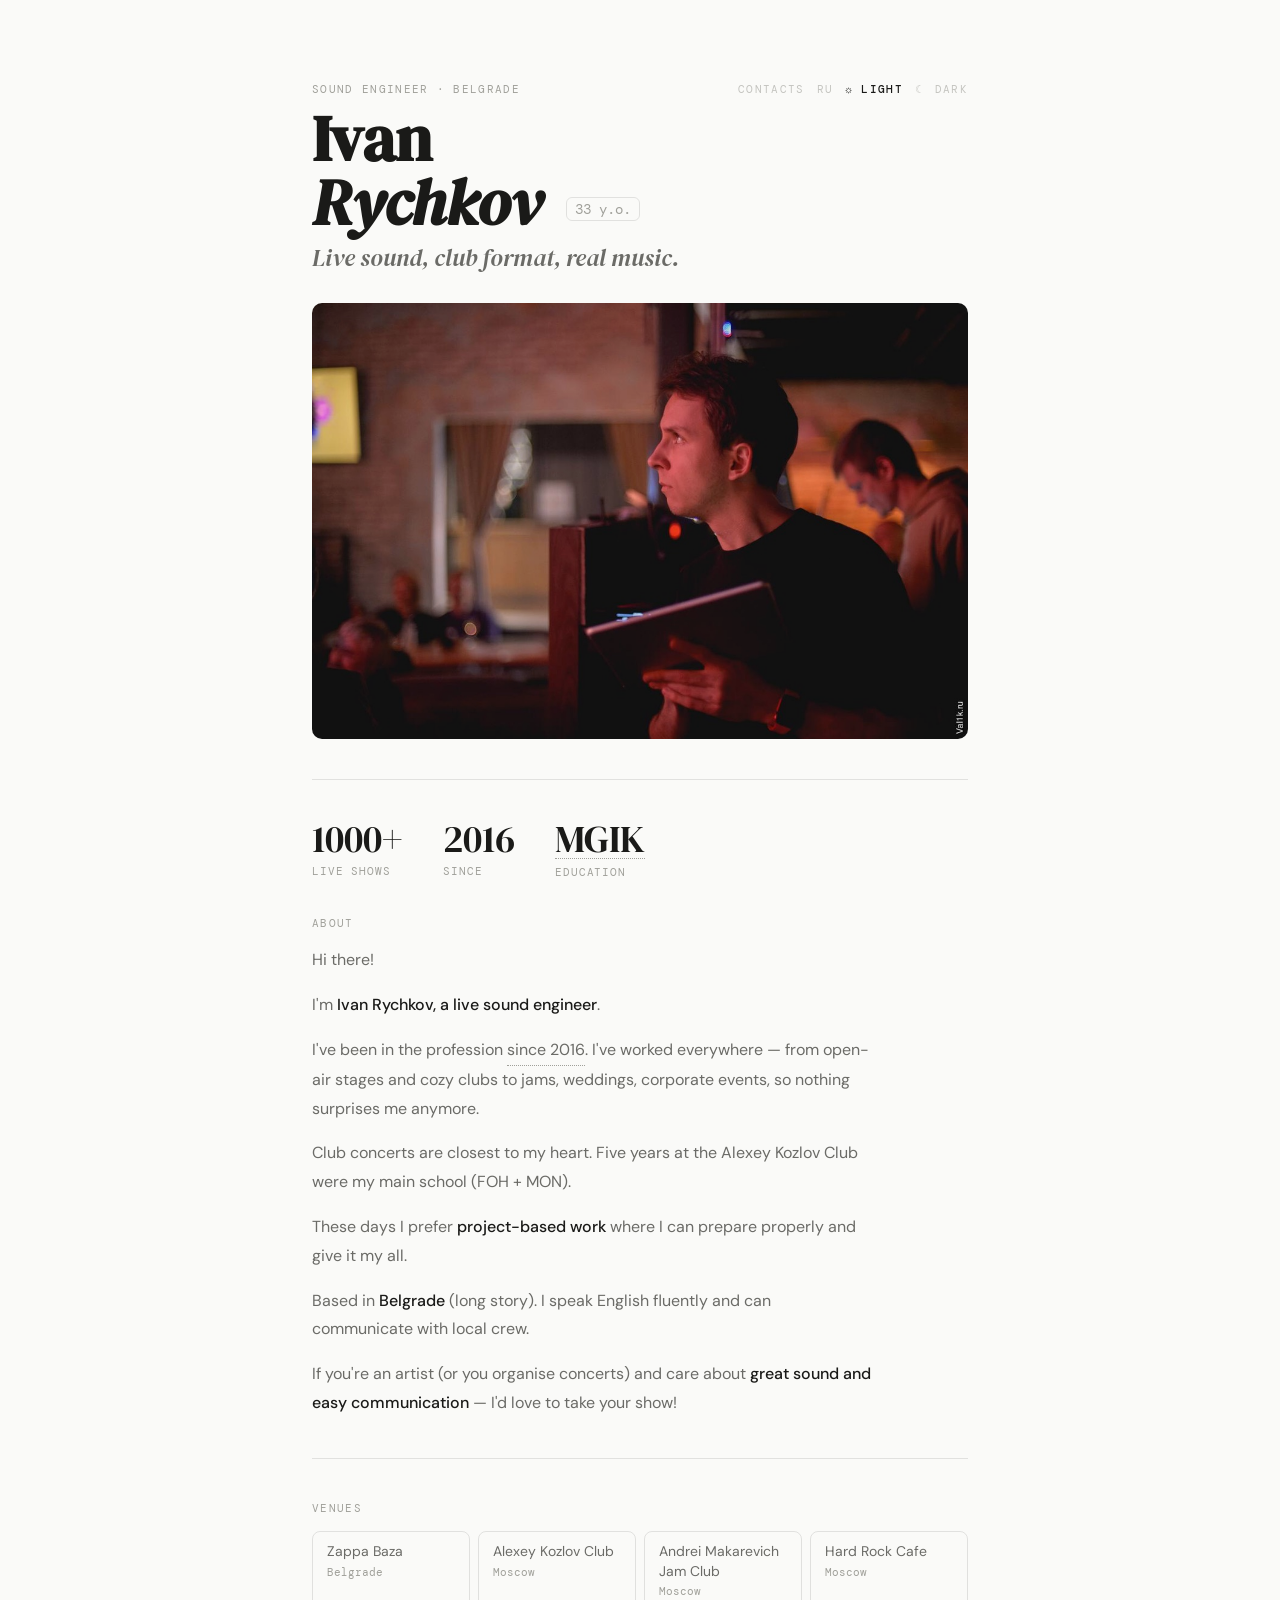
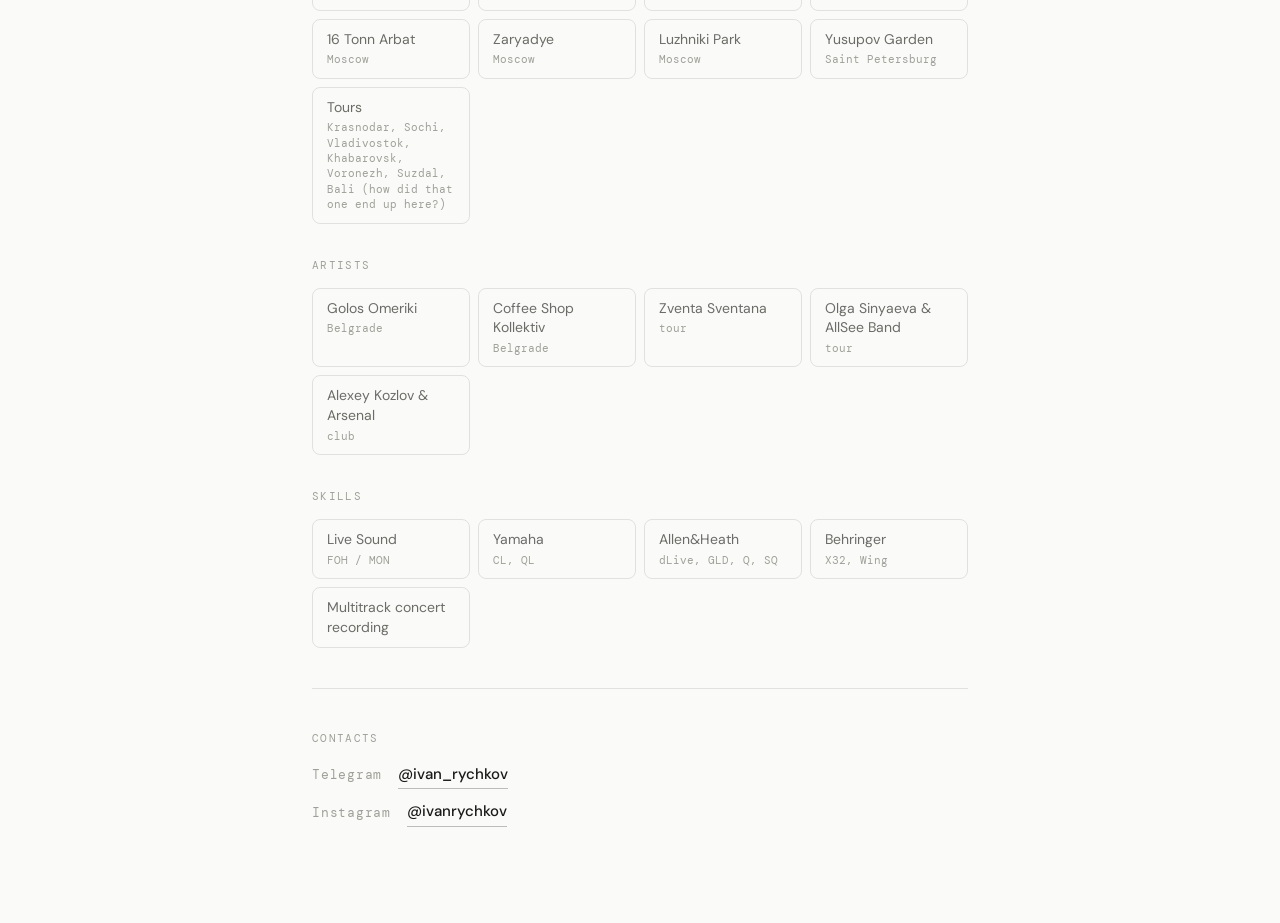
==== commit d5baa662: "Revert "Add specialization radar" This reverts commit 5ff7d7cb4fcf72f281f9bbddff4e8ee6de91817a." ====
--- a/index.html
+++ b/index.html
@@ -49,12 +49,6 @@
     <p class="bio">If you're an artist (or you organise concerts) and care about <strong>great sound and easy communication</strong> — I'd love to take your show!</p>
   </div>
 
-  <section id="specialization-section">
-    <p class="sec-lbl" data-i18n="ui.sec_specialization">Specialization</p>
-    <p class="radar-scale" data-i18n="ui.specialization_scale">Professional focus · 1–5</p>
-    <div id="specialization"></div>
-  </section>
-
   <hr>
 
   <section id="venues-section">
--- a/style.css
+++ b/style.css
@@ -6,8 +6,6 @@
   --text-secondary: #6b6b67;
   --text-tertiary: #a0a09a;
   --border: rgba(0,0,0,0.1);
-  --radar-stroke: #806343;
-  --radar-fill: rgba(128, 99, 67, 0.17);
 }
 
 /* Переменные для тёмной темы */
@@ -17,8 +15,6 @@
   --text-secondary: #a0a0a0;
   --text-tertiary: #666666;
   --border: rgba(255, 255, 255, 0.1);
-  --radar-stroke: #c6a476;
-  --radar-fill: rgba(198, 164, 118, 0.18);
 }
 
 /* Стили для переключателя темы */
@@ -90,7 +86,6 @@
 }
 
 .tooltip-wrap:hover .tooltip-text,
-.tooltip-wrap:focus-visible .tooltip-text,
 .tooltip-wrap.active .tooltip-text {
   visibility: visible;
   opacity: 1;
@@ -260,90 +255,6 @@
 
 .bio strong { color: var(--text); font-weight: 500; }
 
-#specialization-section {
-  margin-top: 2.75rem;
-}
-
-.radar-scale {
-  font-family: 'DM Mono', monospace;
-  font-size: 11px;
-  letter-spacing: 0.06em;
-  color: var(--text-tertiary);
-  margin-top: -0.45rem;
-}
-
-.radar-chart {
-  position: relative;
-  width: 100%;
-  aspect-ratio: 640 / 520;
-  margin-top: 0.75rem;
-}
-
-.radar-svg {
-  display: block;
-  width: 100%;
-  height: 100%;
-  overflow: visible;
-}
-
-.radar-grid,
-.radar-axis {
-  fill: none;
-  stroke: var(--border);
-  stroke-width: 1;
-  vector-effect: non-scaling-stroke;
-}
-
-.radar-area {
-  fill: var(--radar-fill);
-  stroke: var(--radar-stroke);
-  stroke-width: 2;
-  stroke-linejoin: round;
-  vector-effect: non-scaling-stroke;
-}
-
-.radar-point {
-  fill: var(--bg);
-  stroke: var(--radar-stroke);
-  stroke-width: 2;
-  vector-effect: non-scaling-stroke;
-}
-
-.radar-label {
-  position: absolute;
-  transform: translate(-50%, -50%);
-  width: max-content;
-  max-width: min(150px, 34vw);
-  padding: 4px 6px;
-  background: var(--bg);
-  border: 0;
-  border-bottom: 1px dotted var(--text-tertiary);
-  color: var(--text-secondary);
-  font-family: 'DM Mono', monospace;
-  font-size: 11px;
-  line-height: 1.35;
-  text-align: center;
-  cursor: help;
-  z-index: 2;
-}
-
-.radar-label:hover,
-.radar-label:focus-visible,
-.radar-label.active {
-  color: var(--text);
-}
-
-.radar-label-score {
-  color: var(--radar-stroke);
-  white-space: nowrap;
-}
-
-.radar-label .tooltip-text {
-  text-transform: none;
-  letter-spacing: normal;
-  font-weight: 400;
-}
-
 .sec-lbl {
   font-family: 'DM Mono', monospace;
   font-size: 11px;
@@ -485,6 +396,4 @@
   /* Исправление для Telegram/iOS: гарантируем, что длинные слова не ломают ширину */
   h1 { word-wrap: break-word; }
   .bio { width: 100%; }
-  .radar-chart { margin-top: 1rem; }
-  .radar-label { max-width: 112px; padding-inline: 3px; }
-}
+}
